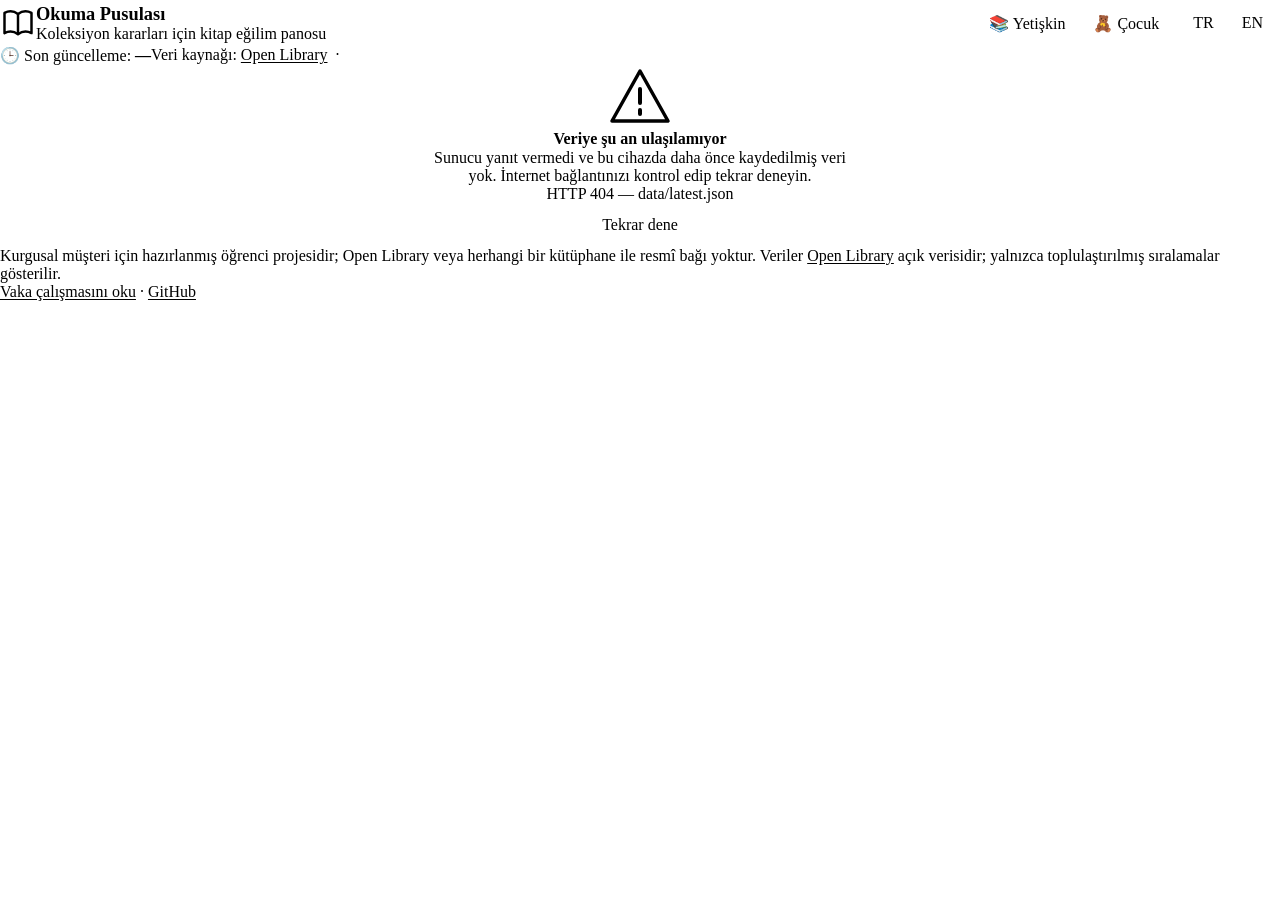
==== index.html @ 85b96fa4 "feat(arayuz): pano iskeleti — filtreler, KPI, grafikler, tablo, durumlar Co-Authored-By: Claude Opus" ====
<!doctype html>
<html lang="tr" data-mode="yetiskin">
<head>
  <meta charset="utf-8">
  <meta name="viewport" content="width=device-width, initial-scale=1">
  <title>Okuma Pusulası · Kitap eğilim panosu</title>
  <meta name="description" content="Bir ilçe halk kütüphanesinin koleksiyon kararları için Open Library trend verisinden beslenen kitap eğilim panosu (kurgusal müşteri, öğrenci projesi).">
  <meta name="theme-color" content="#9C3D21">
  <link rel="manifest" href="manifest.webmanifest">
  <link rel="icon" href="icons/icon.svg" type="image/svg+xml">
  <link rel="apple-touch-icon" href="icons/icon-192.png">
  <link rel="preload" href="fonts/literata-latin-400-normal.woff2" as="font" type="font/woff2" crossorigin>
  <link rel="stylesheet" href="css/fonts.css">
  <link rel="stylesheet" href="css/tokens.css">
  <link rel="stylesheet" href="css/app.css">
  <script src="vendor/chart.umd.min.js" defer></script>
  <script src="js/i18n.js" defer></script>
  <script src="js/app.js" defer></script>
</head>
<body>
  <a class="skip" href="#icerik" data-i18n="skip">İçeriğe geç</a>

  <header class="topbar">
    <div class="wrap topbar__inner">
      <div class="brand">
        <svg class="brand__mark" viewBox="0 0 32 32" aria-hidden="true"><path d="M4 7c4-2 8-2 12 1 4-3 8-3 12-1v18c-4-2-8-2-12 1-4-3-8-3-12-1z" fill="none" stroke="currentColor" stroke-width="2.2" stroke-linejoin="round"/><path d="M16 8v18" stroke="currentColor" stroke-width="2.2"/></svg>
        <div>
          <p class="brand__name">Okuma Pusulası</p>
          <p class="brand__sub" data-i18n="tagline">Koleksiyon kararları için kitap eğilim panosu</p>
        </div>
      </div>
      <div class="toggles">
        <div class="seg" role="group" aria-labelledby="mode-label">
          <span id="mode-label" class="sr-only" data-i18n="modeLabel">Görünüm modu</span>
          <button type="button" class="seg__btn" data-mode="yetiskin" aria-pressed="true"><span aria-hidden="true">📚</span> <span data-i18n="modeAdult">Yetişkin</span></button>
          <button type="button" class="seg__btn" data-mode="cocuk" aria-pressed="false"><span aria-hidden="true">🧸</span> <span data-i18n="modeChild">Çocuk</span></button>
        </div>
        <div class="seg seg--lang" role="group" aria-labelledby="lang-label">
          <span id="lang-label" class="sr-only" data-i18n="langLabel">Dil</span>
          <button type="button" class="seg__btn" data-lang="tr" aria-pressed="true" lang="tr">TR</button>
          <button type="button" class="seg__btn" data-lang="en" aria-pressed="false" lang="en">EN</button>
        </div>
      </div>
    </div>
  </header>

  <div class="wrap" role="region" aria-label="Veri durumu" data-i18n-aria="dataStatus">
    <div class="meta" id="meta">
      <p class="meta__updated"><span aria-hidden="true">🕒</span> <span data-i18n="lastUpdate">Son güncelleme:</span> <time id="updated-at">—</time></p>
      <p class="meta__source"><span data-i18n="source">Veri kaynağı:</span> <a href="https://openlibrary.org/trending/daily" rel="noopener">Open Library</a> <span class="meta__dot" aria-hidden="true">·</span> <span id="tracked"></span></p>
    </div>
    <div id="notice" class="notice" role="status" aria-live="polite" hidden></div>
  </div>

  <main id="icerik" class="wrap" tabindex="-1">
    <h1 class="page-title"><span data-i18n="title">Bugün okurlar ne arıyor?</span> <span class="mode-chip" id="mode-chip"></span></h1>
    <p class="lede" data-i18n="lede">Open Library'nin günlük ve haftalık trend listelerini konu ve yayın yılına göre süzün; listede kalıcı olan kitapları koleksiyon adayı olarak değerlendirin.</p>

    <!-- Filtreler -->
    <section class="panel filters" aria-labelledby="f-title">
      <h2 id="f-title" class="panel__title" data-i18n="filters">Filtreler</h2>
      <form id="filters" class="filters__grid" novalidate>
        <div class="field">
          <label for="f-list" data-i18n="fList">Liste</label>
          <select id="f-list" name="list">
            <option value="daily" data-i18n="listDaily">Günlük trend</option>
            <option value="weekly" data-i18n="listWeekly">Haftalık trend</option>
            <option value="all" data-i18n="listAll">Tümü (son 7 gün)</option>
          </select>
        </div>
        <div class="field">
          <label for="f-cat" data-i18n="fCat">Konu</label>
          <select id="f-cat" name="cat"><option value="" data-i18n="allCats">Tüm konular</option></select>
        </div>
        <fieldset class="field field--range">
          <legend data-i18n="fYear">Yayın yılı</legend>
          <div class="range">
            <label class="sr-only" for="f-ymin" data-i18n="yMin">En erken yıl</label>
            <input id="f-ymin" name="ymin" type="number" inputmode="numeric" min="1000" max="2100" step="1" placeholder="1800">
            <span aria-hidden="true">–</span>
            <label class="sr-only" for="f-ymax" data-i18n="yMax">En geç yıl</label>
            <input id="f-ymax" name="ymax" type="number" inputmode="numeric" min="1000" max="2100" step="1" placeholder="2026">
          </div>
          <div class="quick" role="group" aria-label="Hızlı aralık" data-i18n-aria="quickRange">
            <button type="button" class="chip" data-range="2016-"><span data-i18n="last10">Son 10 yıl</span></button>
            <button type="button" class="chip" data-range="1950-1999">1950–1999</button>
            <button type="button" class="chip" data-range="-1949"><span data-i18n="before1950">1950 öncesi</span></button>
          </div>
        </fieldset>
        <div class="field">
          <label for="f-q" data-i18n="fSearch">Kitap / yazar ara</label>
          <input id="f-q" name="q" type="search" autocomplete="off">
        </div>
        <div class="field field--check">
          <input id="f-stay" name="stay" type="checkbox">
          <label for="f-stay" data-i18n="fStay">Yalnızca 3+ gündür listede olanlar</label>
        </div>
        <div class="field field--actions">
          <button type="reset" class="btn btn--ghost" data-i18n="reset">Filtreleri temizle</button>
        </div>
      </form>
      <p id="result-count" class="filters__count" aria-live="polite"></p>
    </section>

    <!-- KPI kartları -->
    <section aria-labelledby="kpi-title">
      <h2 id="kpi-title" class="sr-only" data-i18n="kpiTitle">Özet göstergeler</h2>
      <div class="kpis" id="kpis">
        <div class="kpi skel"></div><div class="kpi skel"></div><div class="kpi skel"></div><div class="kpi skel"></div>
      </div>
    </section>

    <!-- Grafikler -->
    <div class="charts">
      <section class="panel chart" aria-labelledby="c1-title">
        <h2 id="c1-title" class="panel__title" data-i18n="c1Title">Konulara göre trend listesi</h2>
        <p class="chart__summary" id="c1-summary"></p>
        <div class="chart__legend" id="c1-legend"></div>
        <div class="chart__canvas chart__canvas--tall"><canvas id="c1" role="img" aria-describedby="c1-summary"></canvas><div class="skel skel--fill"></div></div>
        <details class="chart__data"><summary data-i18n="asTable">Veriyi tablo olarak gör</summary><div id="c1-table"></div></details>
      </section>
      <section class="panel chart" aria-labelledby="c2-title">
        <h2 id="c2-title" class="panel__title" data-i18n="c2Title">Yayın dönemine göre dağılım</h2>
        <p class="chart__summary" id="c2-summary"></p>
        <div class="chart__canvas"><canvas id="c2" role="img" aria-describedby="c2-summary"></canvas><div class="skel skel--fill"></div></div>
        <details class="chart__data"><summary data-i18n="asTable">Veriyi tablo olarak gör</summary><div id="c2-table"></div></details>
      </section>
    </div>

    <!-- Detay tablosu (zorunlu ileri özellik) -->
    <section class="panel" aria-labelledby="t-title">
      <div class="table-head">
        <h2 id="t-title" class="panel__title" data-i18n="tTitle">Kitaplar</h2>
        <p class="hint" data-i18n="tHint">Sütun başlıklarına basarak sıralayın. Mini grafik, kitabın son ölçümlerdeki günlük sırasını gösterir (yukarı = daha üst sıra).</p>
      </div>
      <div class="table-scroll" tabindex="0" role="region" aria-label="Kitap tablosu" data-i18n-aria="tableRegion">
        <table class="books" id="books">
          <caption class="sr-only" id="t-caption"></caption>
          <thead>
            <tr>
              <th scope="col" data-key="daily" aria-sort="ascending"><button type="button"><span data-i18n="colDaily">Günlük sıra</span><span class="sort" aria-hidden="true"></span></button></th>
              <th scope="col" data-key="title" aria-sort="none"><button type="button"><span data-i18n="colTitle">Kitap ve yazar</span><span class="sort" aria-hidden="true"></span></button></th>
              <th scope="col" data-key="category" aria-sort="none"><button type="button"><span data-i18n="colCat">Konu</span><span class="sort" aria-hidden="true"></span></button></th>
              <th scope="col" data-key="year" aria-sort="none"><button type="button"><span data-i18n="colYear">Yıl</span><span class="sort" aria-hidden="true"></span></button></th>
              <th scope="col" data-key="trend" aria-sort="none"><button type="button"><span data-i18n="colTrend">Sıra eğilimi</span><span class="sort" aria-hidden="true"></span></button></th>
              <th scope="col" data-key="days" aria-sort="none"><button type="button"><span data-i18n="colDays">Listede (gün)</span><span class="sort" aria-hidden="true"></span></button></th>
              <th scope="col" data-key="weekly" aria-sort="none"><button type="button"><span data-i18n="colWeekly">Haftalık sıra</span><span class="sort" aria-hidden="true"></span></button></th>
              <th scope="col" data-key="editions" aria-sort="none"><button type="button"><span data-i18n="colEd">Baskı</span><span class="sort" aria-hidden="true"></span></button></th>
            </tr>
          </thead>
          <tbody id="tbody"></tbody>
        </table>
      </div>
      <div id="empty" class="empty" hidden>
        <svg viewBox="0 0 64 64" aria-hidden="true"><rect x="10" y="14" width="18" height="38" rx="2" fill="none" stroke="currentColor" stroke-width="3"/><rect x="32" y="20" width="14" height="32" rx="2" fill="none" stroke="currentColor" stroke-width="3" transform="rotate(-12 39 36)"/><path d="M6 54h52" stroke="currentColor" stroke-width="3"/></svg>
        <p class="empty__title" data-i18n="emptyTitle">Bu filtrelerle eşleşen kitap yok.</p>
        <p data-i18n="emptyBody">Yayın yılı aralığını genişletmeyi ya da konu seçimini kaldırmayı deneyin.</p>
        <button type="button" class="btn" id="empty-reset" data-i18n="reset">Filtreleri temizle</button>
      </div>
      <div class="more"><button type="button" class="btn btn--ghost" id="more" hidden></button></div>
    </section>

    <section class="panel legend-help" aria-labelledby="lg-title">
      <h2 id="lg-title" class="panel__title" data-i18n="howTo">Nasıl okunur?</h2>
      <ul class="statuses" id="status-help"></ul>
    </section>
  </main>

  <!-- Hata durumu (hiç veri yoksa) -->
  <div id="fatal" class="wrap fatal" hidden>
    <svg viewBox="0 0 64 64" aria-hidden="true"><path d="M32 6 60 56H4z" fill="none" stroke="currentColor" stroke-width="3.5" stroke-linejoin="round"/><path d="M32 24v14M32 45v4" stroke="currentColor" stroke-width="4" stroke-linecap="round"/></svg>
    <h1 data-i18n="fatalTitle">Veriye şu an ulaşılamıyor</h1>
    <p data-i18n="fatalBody">Sunucu yanıt vermedi ve bu cihazda daha önce kaydedilmiş veri yok. İnternet bağlantınızı kontrol edip tekrar deneyin.</p>
    <p class="fatal__detail" id="fatal-detail"></p>
    <button type="button" class="btn" id="retry" data-i18n="retry">Tekrar dene</button>
  </div>

  <footer class="footer">
    <div class="wrap footer__inner">
      <p data-i18n-html="footNote">Kurgusal müşteri için hazırlanmış öğrenci projesidir; Open Library veya herhangi bir kütüphane ile resmî bağı yoktur. Veriler <a href="https://openlibrary.org/developers/licensing" rel="noopener">Open Library</a> açık verisidir; yalnızca toplulaştırılmış sıralamalar gösterilir.</p>
      <p><a href="vaka-calismasi.html" data-i18n="caseLink">Vaka çalışmasını oku</a> <span aria-hidden="true">·</span> <a id="repo-link" href="https://github.com/" rel="noopener">GitHub</a></p>
    </div>
  </footer>
  <noscript><p class="wrap">Bu pano JavaScript gerektirir.</p></noscript>
</body>
</html>
---- css/app.css ----
*, *::before, *::after { box-sizing: border-box; }
html { -webkit-text-size-adjust: 100%; }
body {
  margin: 0;
  background: var(--paper);
  color: var(--ink);
  font-family: var(--font-body);
  font-size: var(--fs-base);
  line-height: var(--lh);
  transition: background-color .2s;
}
h1, h2, h3 { line-height: 1.25; margin: 0; }
p { margin: 0; }
a { color: var(--accent); text-underline-offset: 2px; }
a:hover { text-decoration-thickness: 2px; }
:focus-visible { outline: var(--focus); outline-offset: 2px; border-radius: 4px; }
[hidden] { display: none !important; }
.sr-only { position: absolute; width: 1px; height: 1px; padding: 0; margin: -1px; overflow: hidden; clip: rect(0 0 0 0); white-space: nowrap; border: 0; }

.wrap { width: 100%; max-width: 1320px; margin: 0 auto; padding: 0 var(--s4); }
@media (min-width: 900px) { .wrap { padding: 0 var(--s6); } }

.skip { position: absolute; left: var(--s4); top: -60px; z-index: 10; background: var(--ink); color: var(--surface); padding: var(--s2) var(--s4); border-radius: var(--radius-sm); }
.skip:focus { top: var(--s2); }

/* Üst bar */
.topbar { background: var(--surface); border-bottom: 1px solid var(--line); }
.topbar__inner { display: flex; flex-wrap: wrap; align-items: center; justify-content: space-between; gap: var(--s3); padding-block: var(--s3); }
.brand { display: flex; align-items: center; gap: var(--s3); }
.brand__mark { width: 36px; height: 36px; color: var(--accent); flex: none; }
.brand__name { font-weight: 700; font-size: 1.15rem; }
.brand__sub { font-size: var(--fs-xs); color: var(--muted); }
.toggles { display: flex; gap: var(--s2); flex-wrap: wrap; }
.seg { display: inline-flex; border: 1px solid var(--line); border-radius: 999px; padding: 3px; background: var(--paper); }
.seg__btn { font: 600 var(--fs-xs)/1 var(--font-ui); border: 0; background: transparent; color: var(--ink); padding: 10px 14px; border-radius: 999px; cursor: pointer; min-height: 40px; }
.seg__btn[aria-pressed="true"] { background: var(--accent); color: var(--accent-ink); }
.seg__btn:not([aria-pressed="true"]):hover { background: var(--surface-2); }

/* Meta satırı */
.meta { display: flex; flex-wrap: wrap; gap: var(--s1) var(--s5); padding-block: var(--s3); font-size: var(--fs-xs); color: var(--muted); font-family: var(--font-ui); }
.meta time { color: var(--ink); font-weight: 600; }
.meta__dot { margin: 0 4px; }

.notice { display: flex; gap: var(--s3); align-items: flex-start; padding: var(--s3) var(--s4); border-radius: var(--radius); border: 1px solid var(--ochre); background: var(--ochre-soft); color: var(--ink); font-size: var(--fs-sm); margin-bottom: var(--s3); }
.notice--error { border-color: var(--rust); background: var(--accent-soft); }
.notice__icon { flex: none; font-weight: 700; }
.notice button { margin-left: auto; }

/* Başlık */
main { padding-bottom: var(--s7); outline: none; }
.page-title { font-size: var(--fs-h1); margin-top: var(--s3); display: flex; flex-wrap: wrap; align-items: center; gap: var(--s3); }
.mode-chip { font: 600 var(--fs-xs)/1 var(--font-ui); background: var(--ochre-soft); color: var(--ochre); padding: 6px 10px; border-radius: 999px; }
.mode-chip:empty { display: none; }
.lede { color: var(--muted); max-width: 70ch; margin: var(--s2) 0 var(--s5); }

/* Paneller */
.panel { background: var(--surface); border: 1px solid var(--line); border-radius: var(--radius); padding: var(--s4); box-shadow: var(--shadow); margin-bottom: var(--s4); min-width: 0; }
@media (min-width: 900px) { .panel { padding: var(--s5); } }
.panel__title { font-size: var(--fs-h2); }

/* Filtreler */
.filters__grid { display: grid; gap: var(--s3) var(--s4); grid-template-columns: 1fr; margin-top: var(--s3); align-items: end; }
@media (min-width: 640px) { .filters__grid { grid-template-columns: repeat(2, 1fr); } }
@media (min-width: 1100px) { .filters__grid { grid-template-columns: 1fr 1.2fr 1.6fr 1.4fr; } }
.field { display: flex; flex-direction: column; gap: var(--s1); min-width: 0; border: 0; padding: 0; margin: 0; }
.field label, .field legend { font: 600 var(--fs-xs)/1.3 var(--font-ui); color: var(--muted); padding: 0; margin-bottom: 2px; }
.field select, .field input[type="search"], .field input[type="number"] {
  font: inherit; font-size: var(--fs-sm); color: var(--ink); background: var(--paper);
  border: 1px solid #A8927A; border-radius: var(--radius-sm); padding: 9px 10px; min-height: 44px; width: 100%;
}
.range { display: flex; align-items: center; gap: var(--s2); }
.range input { min-width: 0; }
.quick { display: flex; flex-wrap: wrap; gap: var(--s1); margin-top: var(--s2); }
.chip { font: 600 var(--fs-xs)/1 var(--font-ui); border: 1px solid var(--line); background: var(--paper); color: var(--ink); padding: 8px 10px; border-radius: 999px; cursor: pointer; min-height: 34px; }
.chip[aria-pressed="true"] { background: var(--ochre-soft); border-color: var(--ochre); }
.field--check { flex-direction: row; align-items: center; gap: var(--s2); min-height: 44px; }
.field--check input { width: 22px; height: 22px; accent-color: var(--accent); flex: none; }
.field--check label { font: 500 var(--fs-sm)/1.3 var(--font-body); color: var(--ink); margin: 0; }
.field--actions { flex-direction: row; }
.filters__count { margin-top: var(--s3); font: 600 var(--fs-sm)/1.4 var(--font-ui); color: var(--muted); }

.btn { font: 600 var(--fs-sm)/1 var(--font-ui); background: var(--accent); color: var(--accent-ink); border: 1px solid var(--accent); padding: 12px 16px; border-radius: var(--radius-sm); cursor: pointer; min-height: 44px; }
.btn--ghost { background: transparent; color: var(--accent); }
.btn:hover { filter: brightness(.95); }

/* KPI */
.kpis { display: grid; gap: var(--s3); grid-template-columns: 1fr; margin-bottom: var(--s4); }
@media (min-width: 560px) { .kpis { grid-template-columns: repeat(2, 1fr); } }
@media (min-width: 1100px) { .kpis { grid-template-columns: repeat(4, 1fr); } }
.kpi { background: var(--surface); border: 1px solid var(--line); border-radius: var(--radius); padding: var(--s4); box-shadow: var(--shadow); min-height: 132px; display: flex; flex-direction: column; gap: var(--s1); border-top: 4px solid var(--accent); min-width: 0; }
.kpi:nth-child(2) { border-top-color: var(--ochre); }
.kpi:nth-child(3) { border-top-color: var(--olive); }
.kpi:nth-child(4) { border-top-color: var(--muted); }
.kpi__label { font: 600 var(--fs-xs)/1.3 var(--font-ui); color: var(--muted); text-transform: uppercase; letter-spacing: .04em; }
.kpi__value { font-size: var(--fs-kpi); font-weight: 700; line-height: 1.1; font-variant-numeric: tabular-nums; }
.kpi__value--text { font-size: 1.15rem; line-height: 1.3; overflow-wrap: anywhere; }
.kpi__foot { font-size: var(--fs-xs); color: var(--muted); font-family: var(--font-ui); }

/* Grafikler */
.charts { display: grid; gap: var(--s4); grid-template-columns: 1fr; }
@media (min-width: 1100px) { .charts { grid-template-columns: 1.5fr 1fr; } }
.chart__summary { margin: var(--s2) 0 var(--s3); font-size: var(--fs-sm); }
.chart__summary::before { content: "↳ "; color: var(--accent); font-weight: 700; }
.chart__legend { display: flex; flex-wrap: wrap; gap: var(--s4); font: 500 var(--fs-xs)/1 var(--font-ui); margin-bottom: var(--s2); }
.chart__legend span { display: inline-flex; align-items: center; gap: 6px; }
.chart__legend i { width: 18px; height: 12px; border-radius: 2px; display: inline-block; }
.legend-solid { background: var(--chart-1); }
.legend-hatch { background: repeating-linear-gradient(45deg, var(--chart-2) 0 3px, var(--surface) 3px 6px); border: 1.5px solid var(--chart-2); }
.chart__canvas { position: relative; height: 280px; }
.chart__canvas--tall { height: 380px; }
.chart__canvas canvas { position: relative; z-index: 1; }
.chart__canvas.is-ready .skel { display: none; }
.chart__data { margin-top: var(--s3); font-size: var(--fs-sm); }
.chart__data summary { cursor: pointer; font: 600 var(--fs-sm)/1.4 var(--font-ui); color: var(--accent); padding: var(--s2) 0; min-height: 44px; display: flex; align-items: center; }
.mini-table { width: 100%; border-collapse: collapse; margin-top: var(--s2); font-variant-numeric: tabular-nums; }
.mini-table th, .mini-table td { text-align: left; padding: 6px 8px; border-bottom: 1px solid var(--line); }
.mini-table td:not(:first-child), .mini-table th:not(:first-child) { text-align: right; }

/* Tablo */
.table-head { display: flex; flex-direction: column; gap: var(--s1); margin-bottom: var(--s3); }
.hint { font-size: var(--fs-xs); color: var(--muted); font-family: var(--font-ui); max-width: 80ch; }
.table-scroll { overflow-x: auto; border: 1px solid var(--line); border-radius: var(--radius-sm); }
.books { width: 100%; border-collapse: collapse; font-size: var(--fs-sm); min-width: 880px; }
.books th { position: sticky; top: 0; background: var(--surface-2); text-align: left; padding: 0; border-bottom: 2px solid var(--line); white-space: nowrap; }
.books th button { all: unset; box-sizing: border-box; display: flex; align-items: center; gap: 6px; width: 100%; padding: 12px 10px; font: 700 var(--fs-xs)/1.2 var(--font-ui); color: var(--ink); cursor: pointer; min-height: 44px; }
.books th button:focus-visible { outline: var(--focus); outline-offset: -3px; }
.books th .sort::after { content: "↕"; color: var(--muted); }
.books th[aria-sort="ascending"] .sort::after { content: "▲"; color: var(--accent); }
.books th[aria-sort="descending"] .sort::after { content: "▼"; color: var(--accent); }
.books td { padding: 10px; border-bottom: 1px solid var(--line); vertical-align: middle; }
.books tbody tr:hover { background: var(--paper); }
.books .num { text-align: right; font-variant-numeric: tabular-nums; font-family: var(--font-ui); }
.rank { font: 700 1.05rem/1 var(--font-ui); }
.rank--none { color: var(--muted); font-weight: 500; font-size: var(--fs-xs); }
.book__title { font-weight: 600; display: block; }
.book__title a { color: var(--ink); text-decoration-color: var(--line); }
.book__title a:hover { color: var(--accent); }
.book__author { font-size: var(--fs-xs); color: var(--muted); }
.tag { display: inline-block; font: 600 var(--fs-xs)/1.2 var(--font-ui); background: var(--surface-2); padding: 4px 8px; border-radius: 999px; white-space: nowrap; }
.tag--child { background: var(--ochre-soft); color: var(--ochre); margin-left: 4px; }
.trend { display: flex; align-items: center; gap: 8px; }
.spark { width: 104px; height: 34px; flex: none; overflow: visible; }
.spark .sl { fill: none; stroke: var(--chart-1); stroke-width: 2; stroke-linejoin: round; stroke-linecap: round; }
.spark .sb { stroke: var(--grid); stroke-width: 1; stroke-dasharray: 2 3; }
.spark .sd { fill: var(--chart-1); }
.spark .so { fill: var(--surface); stroke: var(--chart-1); stroke-width: 1.5; }
.status { font: 600 var(--fs-xs)/1.2 var(--font-ui); white-space: nowrap; display: inline-flex; align-items: center; gap: 4px; }
.status--yukseliyor { color: var(--olive); }
.status--dusuyor { color: var(--rust); }
.status--yeni { color: var(--accent); }
.status--sabit, .status--ilk, .status--haftalik, .status--cikti { color: var(--muted); }
.days { display: inline-flex; align-items: center; gap: 8px; }
.days__bar { display: inline-block; height: 8px; border-radius: 4px; background: var(--ochre); min-width: 4px; }
.more { display: flex; justify-content: center; margin-top: var(--s4); }

/* Boş ve hata */
.empty, .fatal { text-align: center; padding: var(--s7) var(--s4); display: flex; flex-direction: column; align-items: center; gap: var(--s3); }
.empty svg, .fatal svg { width: 64px; height: 64px; color: var(--ochre); }
.fatal svg { color: var(--rust); }
.empty__title { font-weight: 700; font-size: 1.1rem; }
.fatal h1 { font-size: var(--fs-h1); }
.fatal p { max-width: 55ch; color: var(--muted); }
.fatal__detail { font: var(--fs-xs)/1.4 ui-monospace, monospace; }

/* Durum açıklamaları */
.statuses { list-style: none; padding: 0; margin: var(--s3) 0 0; display: grid; gap: var(--s2) var(--s5); grid-template-columns: 1fr; font-size: var(--fs-sm); }
@media (min-width: 700px) { .statuses { grid-template-columns: repeat(2, 1fr); } }
.statuses li { display: flex; gap: var(--s2); align-items: baseline; }

/* İskelet (yükleniyor) */
.skel { position: relative; overflow: hidden; background: var(--surface-2); border-color: transparent; }
.skel::after { content: ""; position: absolute; inset: 0; transform: translateX(-100%); background: linear-gradient(90deg, transparent, rgb(255 255 255 / .55), transparent); animation: shimmer 1.3s infinite; }
.skel--fill { position: absolute; inset: 0; border-radius: var(--radius-sm); }
.skel-row td { padding: 14px 10px; }
.skel-line { height: 14px; border-radius: 4px; }
@keyframes shimmer { to { transform: translateX(100%); } }
@media (prefers-reduced-motion: reduce) { .skel::after { animation: none; } * { transition: none !important; } }

/* Alt bilgi */
.footer { border-top: 1px solid var(--line); background: var(--surface); font-size: var(--fs-xs); color: var(--muted); font-family: var(--font-ui); }
.footer__inner { padding-block: var(--s5); display: flex; flex-direction: column; gap: var(--s2); }

/* Çocuk modu ek dokunuşları */
[data-mode="cocuk"] .kpi { border-top-width: 6px; }
[data-mode="cocuk"] .brand__mark { transform: rotate(-6deg); }
[data-mode="cocuk"] .books td { padding-block: 14px; }
[data-mode="cocuk"] .spark { width: 120px; height: 40px; }

/* Sıralama seçici (dar ekranda başlık butonlarının yerine) */
.sort-mobile { max-width: 320px; margin-top: var(--s2); }
.sort-mobile select { font: inherit; font-size: var(--fs-sm); color: var(--ink); background: var(--paper); border: 1px solid #A8927A; border-radius: var(--radius-sm); padding: 9px 10px; min-height: 44px; }
@media (min-width: 760px) { .sort-mobile { display: none; } }

/* Dar ekran: tablo satırları karta dönüşür */
@media (max-width: 759px) {
  .table-scroll { overflow: visible; border: 0; }
  .books { min-width: 0; }
  .books thead { position: absolute; width: 1px; height: 1px; overflow: hidden; clip: rect(0 0 0 0); }
  .books tbody, .books tr, .books td { display: block; }
  .books tr { border: 1px solid var(--line); border-radius: var(--radius-sm); margin-bottom: var(--s3); padding: var(--s2) var(--s3); background: var(--surface); display: grid; grid-template-columns: 1fr 1fr; column-gap: var(--s3); }
  .books td { border: 0; padding: 6px 0; text-align: left !important; }
  .books td::before { content: attr(data-label); display: block; font: 600 var(--fs-xs)/1.3 var(--font-ui); color: var(--muted); }
  .books td:nth-child(2), .books td:nth-child(5) { grid-column: 1 / -1; }
  .books td:nth-child(2) { order: -1; }
  .books td:nth-child(2)::before { display: none; }
  .book__title { font-size: 1.05rem; }
}
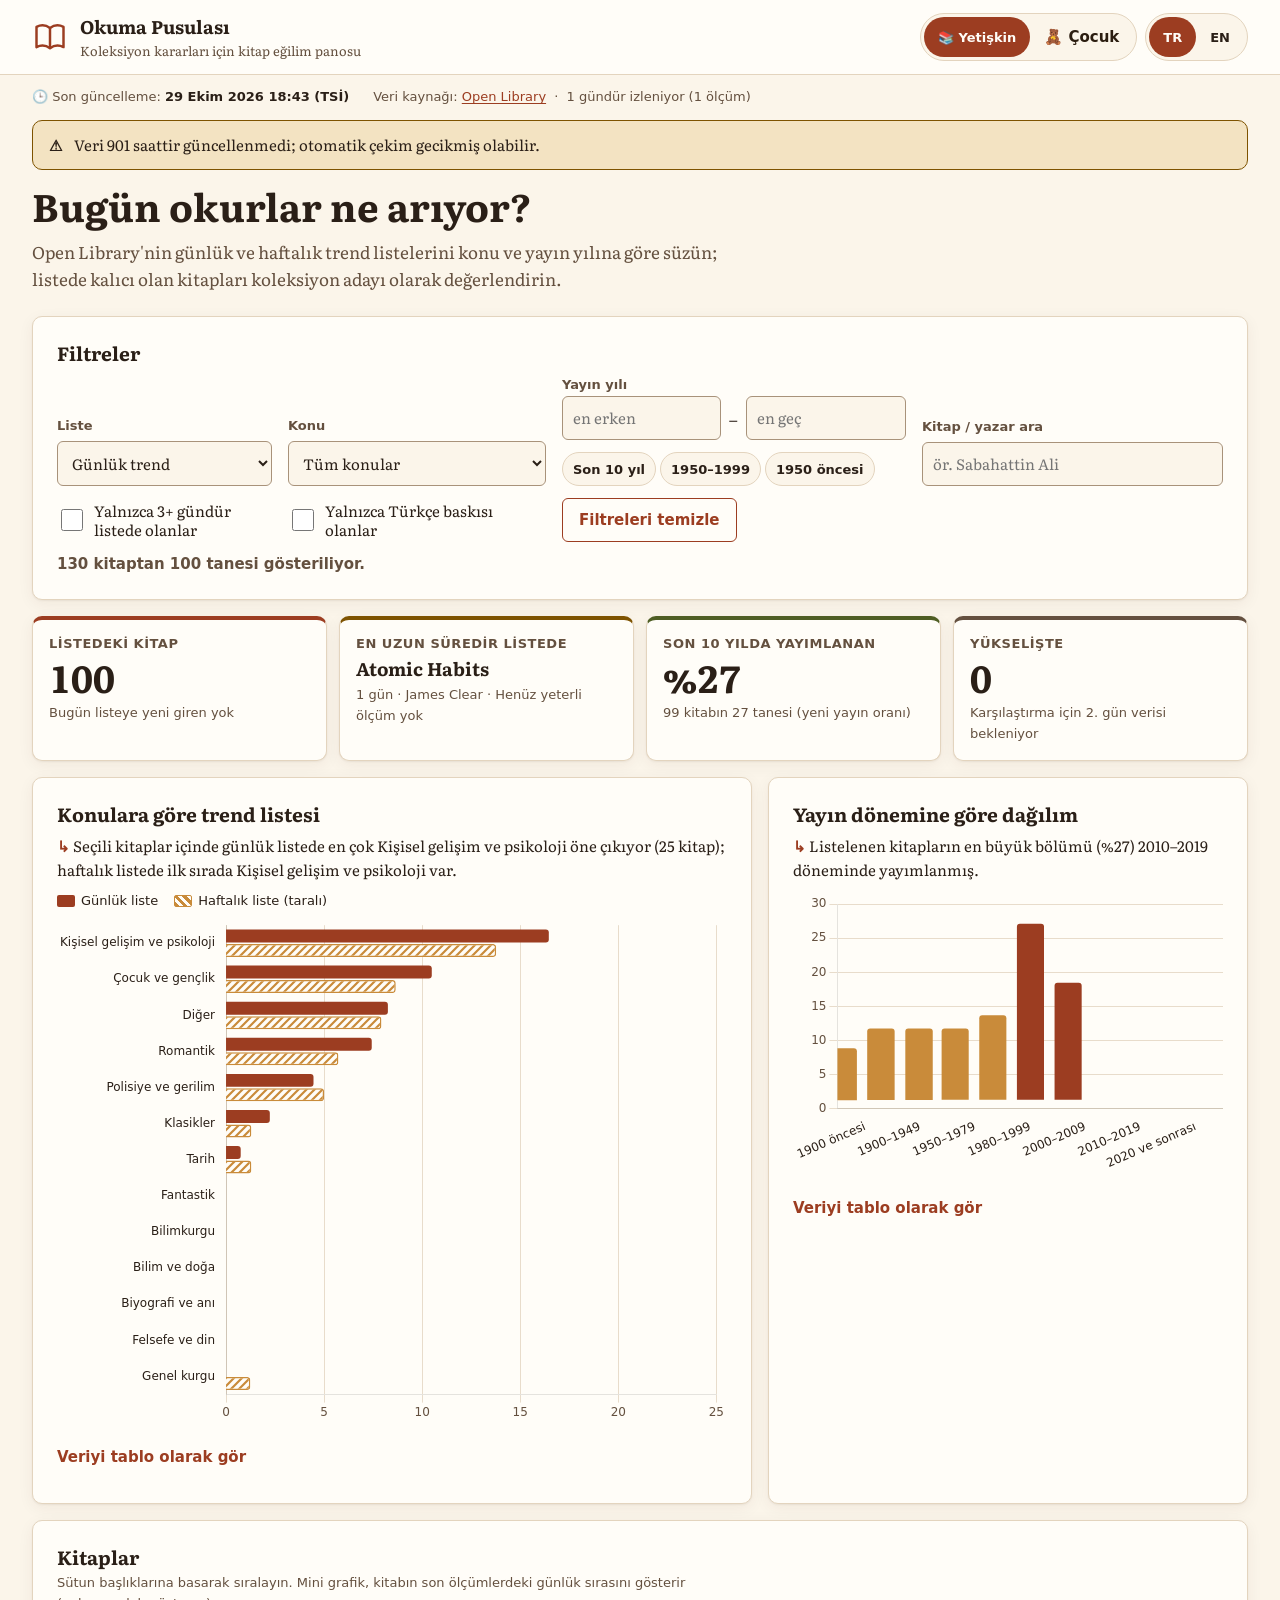
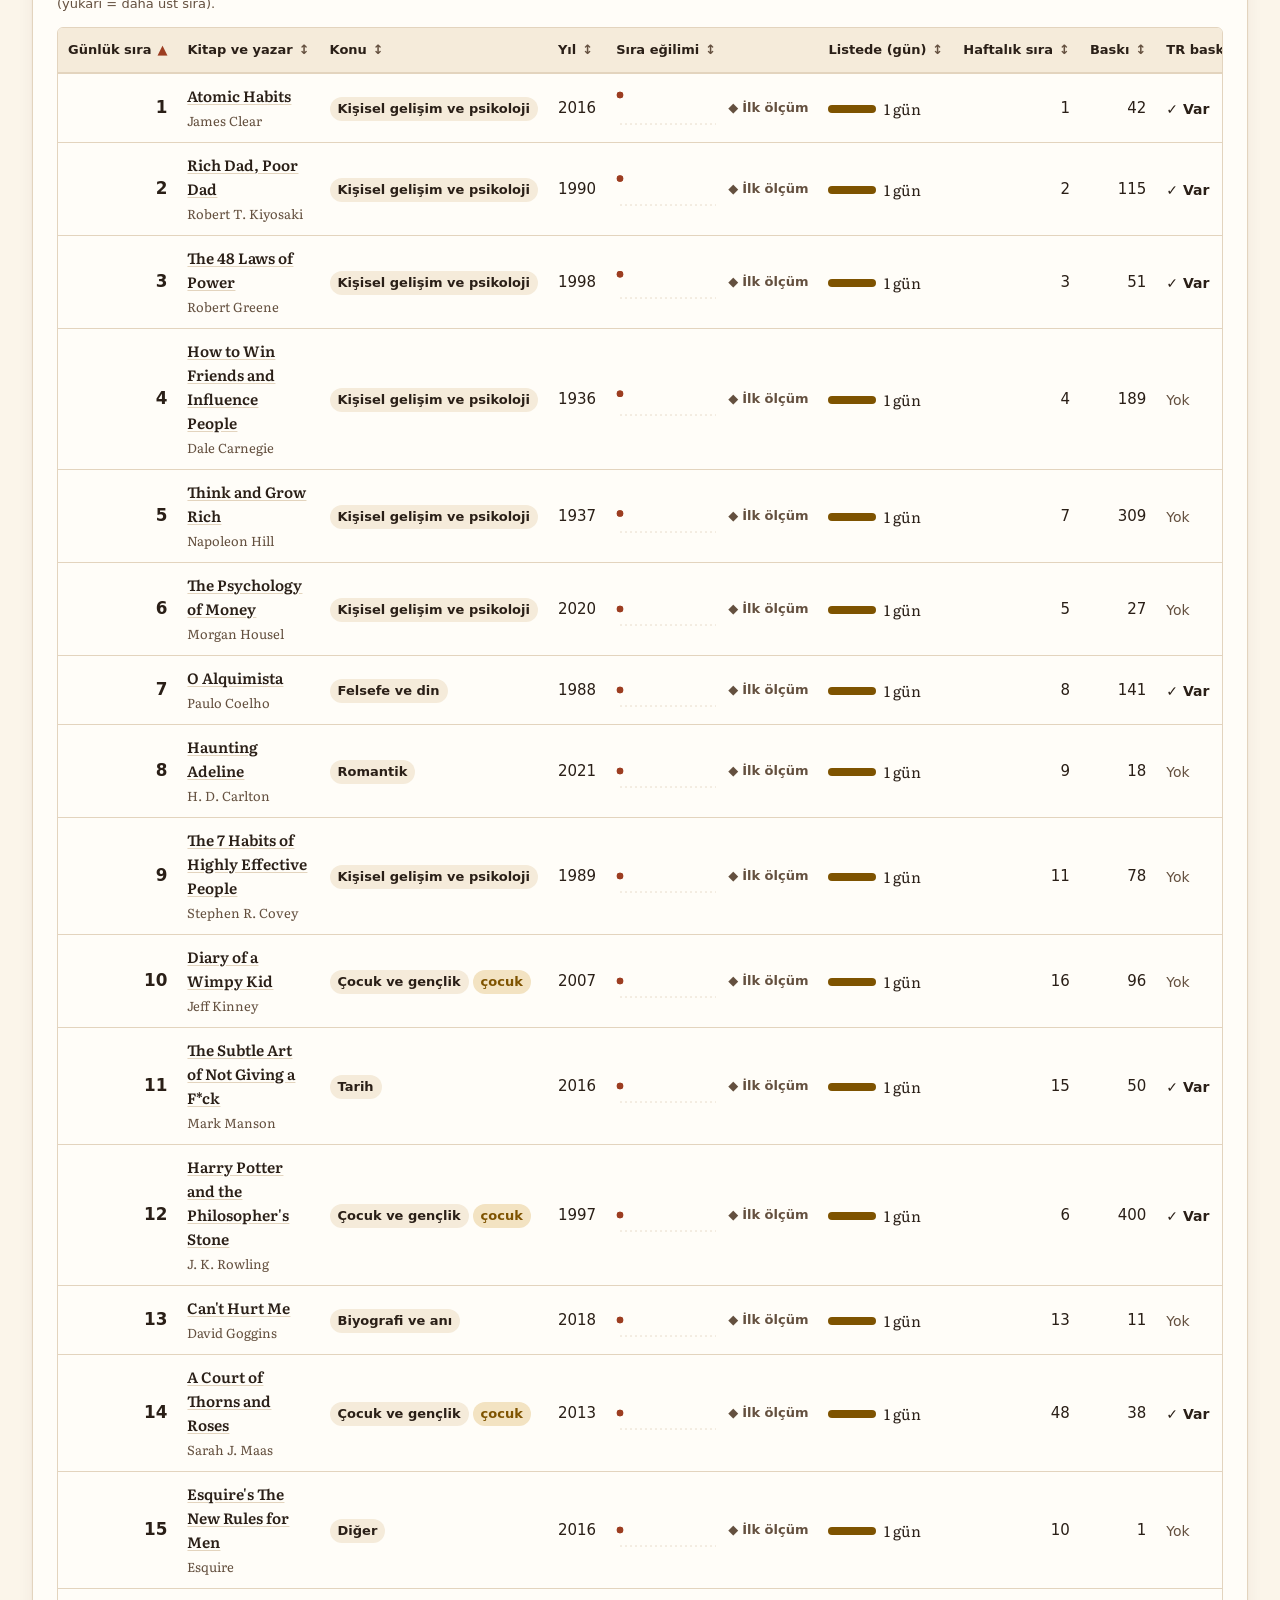
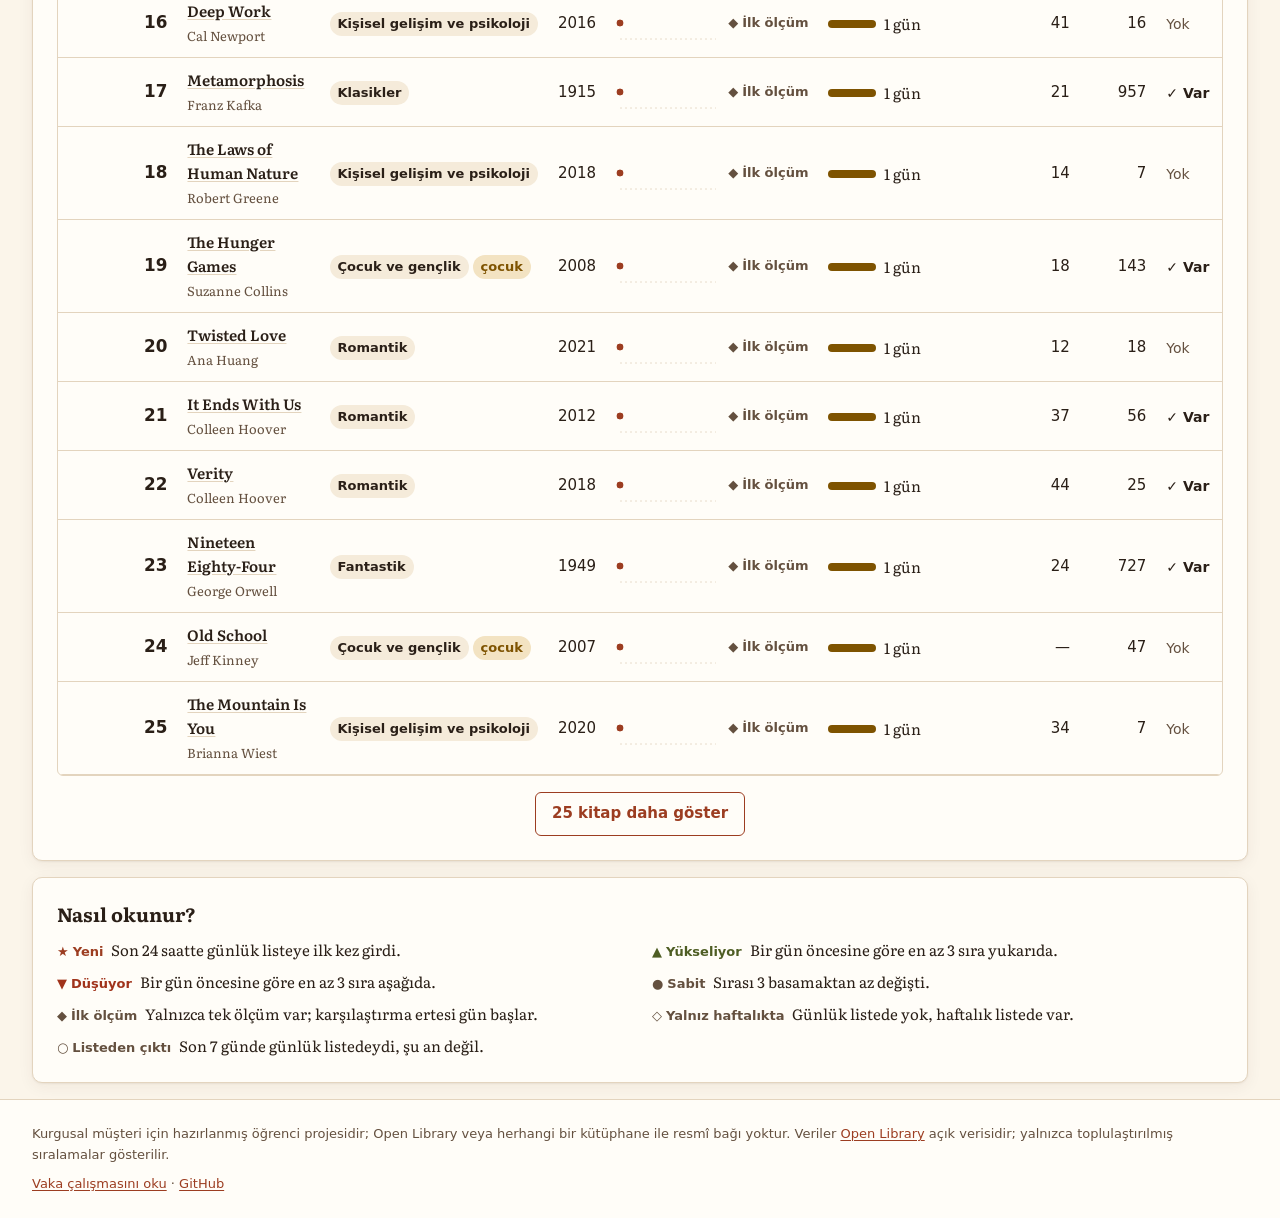
==== commit fffd4b3f: "feat(tablo): Türkçe baskı sütunu ve filtresi İlçe kütüphanesi için doğrudan satın alma sinyali: Open" ====
--- a/index.html
+++ b/index.html
@@ -95,6 +95,10 @@
           <input id="f-stay" name="stay" type="checkbox">
           <label for="f-stay" data-i18n="fStay">Yalnızca 3+ gündür listede olanlar</label>
         </div>
+        <div class="field field--check">
+          <input id="f-tr" name="tr" type="checkbox">
+          <label for="f-tr" data-i18n="fTr">Yalnızca Türkçe baskısı olanlar</label>
+        </div>
         <div class="field field--actions">
           <button type="reset" class="btn btn--ghost" data-i18n="reset">Filtreleri temizle</button>
         </div>
@@ -146,6 +150,7 @@
               <th scope="col" data-key="days" aria-sort="none"><button type="button"><span data-i18n="colDays">Listede (gün)</span><span class="sort" aria-hidden="true"></span></button></th>
               <th scope="col" data-key="weekly" aria-sort="none"><button type="button"><span data-i18n="colWeekly">Haftalık sıra</span><span class="sort" aria-hidden="true"></span></button></th>
               <th scope="col" data-key="editions" aria-sort="none"><button type="button"><span data-i18n="colEd">Baskı</span><span class="sort" aria-hidden="true"></span></button></th>
+              <th scope="col" data-key="tr" aria-sort="none"><button type="button"><span data-i18n="colTr">TR baskı</span><span class="sort" aria-hidden="true"></span></button></th>
             </tr>
           </thead>
           <tbody id="tbody"></tbody>
--- a/css/fonts.css
+++ b/css/fonts.css
@@ -0,0 +1,19 @@
+/* Literata — SIL Open Font License 1.1 (fonts/OFL-LICENSE.txt). Yerel barındırma: hız + çevrimdışı çalışma. */
+@font-face { font-family: 'Literata'; font-style: normal; font-weight: 400; font-display: swap;
+  src: url('../fonts/literata-latin-ext-400-normal.woff2') format('woff2');
+  unicode-range: U+0100-02BA, U+02BD-02C5, U+02C7-02CC, U+02CE-02D7, U+02DD-02FF, U+0304, U+0308, U+0329, U+1D00-1DBF, U+1E00-1E9F, U+1EF2-1EFF, U+2020, U+20A0-20AB, U+20AD-20C0, U+2113, U+2C60-2C7F, U+A720-A7FF; }
+@font-face { font-family: 'Literata'; font-style: normal; font-weight: 400; font-display: swap;
+  src: url('../fonts/literata-latin-400-normal.woff2') format('woff2');
+  unicode-range: U+0000-00FF, U+0131, U+0152-0153, U+02BB-02BC, U+02C6, U+02DA, U+02DC, U+0304, U+0308, U+0329, U+2000-206F, U+20AC, U+2122, U+2191, U+2193, U+2212, U+2215, U+FEFF, U+FFFD; }
+@font-face { font-family: 'Literata'; font-style: normal; font-weight: 600; font-display: swap;
+  src: url('../fonts/literata-latin-ext-600-normal.woff2') format('woff2');
+  unicode-range: U+0100-02BA, U+02BD-02C5, U+02C7-02CC, U+02CE-02D7, U+02DD-02FF, U+0304, U+0308, U+0329, U+1D00-1DBF, U+1E00-1E9F, U+1EF2-1EFF, U+2020, U+20A0-20AB, U+20AD-20C0, U+2113, U+2C60-2C7F, U+A720-A7FF; }
+@font-face { font-family: 'Literata'; font-style: normal; font-weight: 600; font-display: swap;
+  src: url('../fonts/literata-latin-600-normal.woff2') format('woff2');
+  unicode-range: U+0000-00FF, U+0131, U+0152-0153, U+02BB-02BC, U+02C6, U+02DA, U+02DC, U+0304, U+0308, U+0329, U+2000-206F, U+20AC, U+2122, U+2191, U+2193, U+2212, U+2215, U+FEFF, U+FFFD; }
+@font-face { font-family: 'Literata'; font-style: normal; font-weight: 700; font-display: swap;
+  src: url('../fonts/literata-latin-ext-700-normal.woff2') format('woff2');
+  unicode-range: U+0100-02BA, U+02BD-02C5, U+02C7-02CC, U+02CE-02D7, U+02DD-02FF, U+0304, U+0308, U+0329, U+1D00-1DBF, U+1E00-1E9F, U+1EF2-1EFF, U+2020, U+20A0-20AB, U+20AD-20C0, U+2113, U+2C60-2C7F, U+A720-A7FF; }
+@font-face { font-family: 'Literata'; font-style: normal; font-weight: 700; font-display: swap;
+  src: url('../fonts/literata-latin-700-normal.woff2') format('woff2');
+  unicode-range: U+0000-00FF, U+0131, U+0152-0153, U+02BB-02BC, U+02C6, U+02DA, U+02DC, U+0304, U+0308, U+0329, U+2000-206F, U+20AC, U+2122, U+2191, U+2193, U+2212, U+2215, U+FEFF, U+FFFD; }
--- a/css/tokens.css
+++ b/css/tokens.css
@@ -0,0 +1,66 @@
+/* Tasarım token'ları.
+   Portfolyo tasarım sistemiyle ortak olanlar: boşluk ölçeği, köşe yarıçapı, gölge, odak halkası, tip ölçeği.
+   Kart kısıtı gereği üzerine yazılanlar: renkler (sıcak tonlar) ve gövde yazısı (serif, Literata).
+   Tüm metin/zemin çiftleri WCAG AA (≥ 4.5:1) için ölçülmüştür — bkz. docs/kontrast.md */
+
+:root {
+  /* Yazı */
+  --font-body: 'Literata', Georgia, 'Times New Roman', serif;
+  --font-ui: system-ui, -apple-system, 'Segoe UI', Roboto, sans-serif;
+  --fs-base: 1.0625rem;          /* 17px gövde */
+  --fs-sm: 0.9375rem;
+  --fs-xs: 0.8125rem;
+  --fs-h1: clamp(1.6rem, 1.2rem + 1.6vw, 2.4rem);
+  --fs-h2: 1.2rem;
+  --fs-kpi: clamp(1.8rem, 1.4rem + 1.2vw, 2.4rem);
+  --lh: 1.6;
+
+  /* Boşluk ve biçim (portfolyo ölçeği) */
+  --s1: 4px; --s2: 8px; --s3: 12px; --s4: 16px; --s5: 24px; --s6: 32px; --s7: 48px;
+  --radius: 10px;
+  --radius-sm: 6px;
+  --shadow: 0 1px 2px rgb(60 30 10 / .06), 0 4px 16px rgb(60 30 10 / .06);
+  --focus: 3px solid var(--focus-color);
+
+  /* Renk — yetişkin modu: kâğıt, mürekkep, kiremit */
+  --paper: #FBF5EA;
+  --surface: #FFFDF8;
+  --surface-2: #F5EBDA;
+  --ink: #2A1F17;
+  --muted: #64503F;
+  --line: #E3D4BE;
+  --accent: #9C3D21;        /* kiremit — paper üzerinde 6.6:1 */
+  --accent-ink: #FFFDF8;
+  --accent-soft: #F6E0D3;
+  --ochre: #7E5300;         /* hardal — paper üzerinde 6.3:1 */
+  --ochre-soft: #F3E3C2;
+  --olive: #4E5D23;         /* yükseliş */
+  --rust: #A0331B;          /* düşüş */
+  --focus-color: #1D4E89;   /* sıcak paletle karışmasın diye soğuk mavi odak halkası */
+  --chart-1: #9C3D21;
+  --chart-2: #C98B3A;
+  --grid: #E8DCCB;
+}
+
+/* Çocuk modu: daha büyük yazı, daha yuvarlak hatlar, daha aydınlık sıcak zemin */
+[data-mode="cocuk"] {
+  --fs-base: 1.1875rem;          /* 19px */
+  --fs-sm: 1.0625rem;
+  --fs-xs: 0.9375rem;
+  --lh: 1.7;
+  --radius: 20px;
+  --radius-sm: 14px;
+  --paper: #FFF3DC;
+  --surface: #FFFBF1;
+  --surface-2: #FFE6B8;
+  --ink: #2B1D10;
+  --muted: #5E4630;
+  --line: #F0D29D;
+  --accent: #A8381A;
+  --accent-soft: #FFD9C2;
+  --ochre: #7A4D00;
+  --ochre-soft: #FFE2A6;
+  --chart-1: #C2491F;
+  --chart-2: #E3A230;
+  --grid: #F3DDB6;
+}
--- a/css/app.css
+++ b/css/app.css
@@ -205,3 +205,7 @@
   .books td:nth-child(2)::before { display: none; }
   .book__title { font-size: 1.05rem; }
 }
+
+/* Türkçe baskı: renk tek başına anlam taşımasın diye ✓ + metin */
+.trflag { font-family: var(--font-ui); font-size: .875rem; color: var(--muted); white-space: nowrap; }
+.trflag--yes { color: var(--ink); font-weight: 600; }
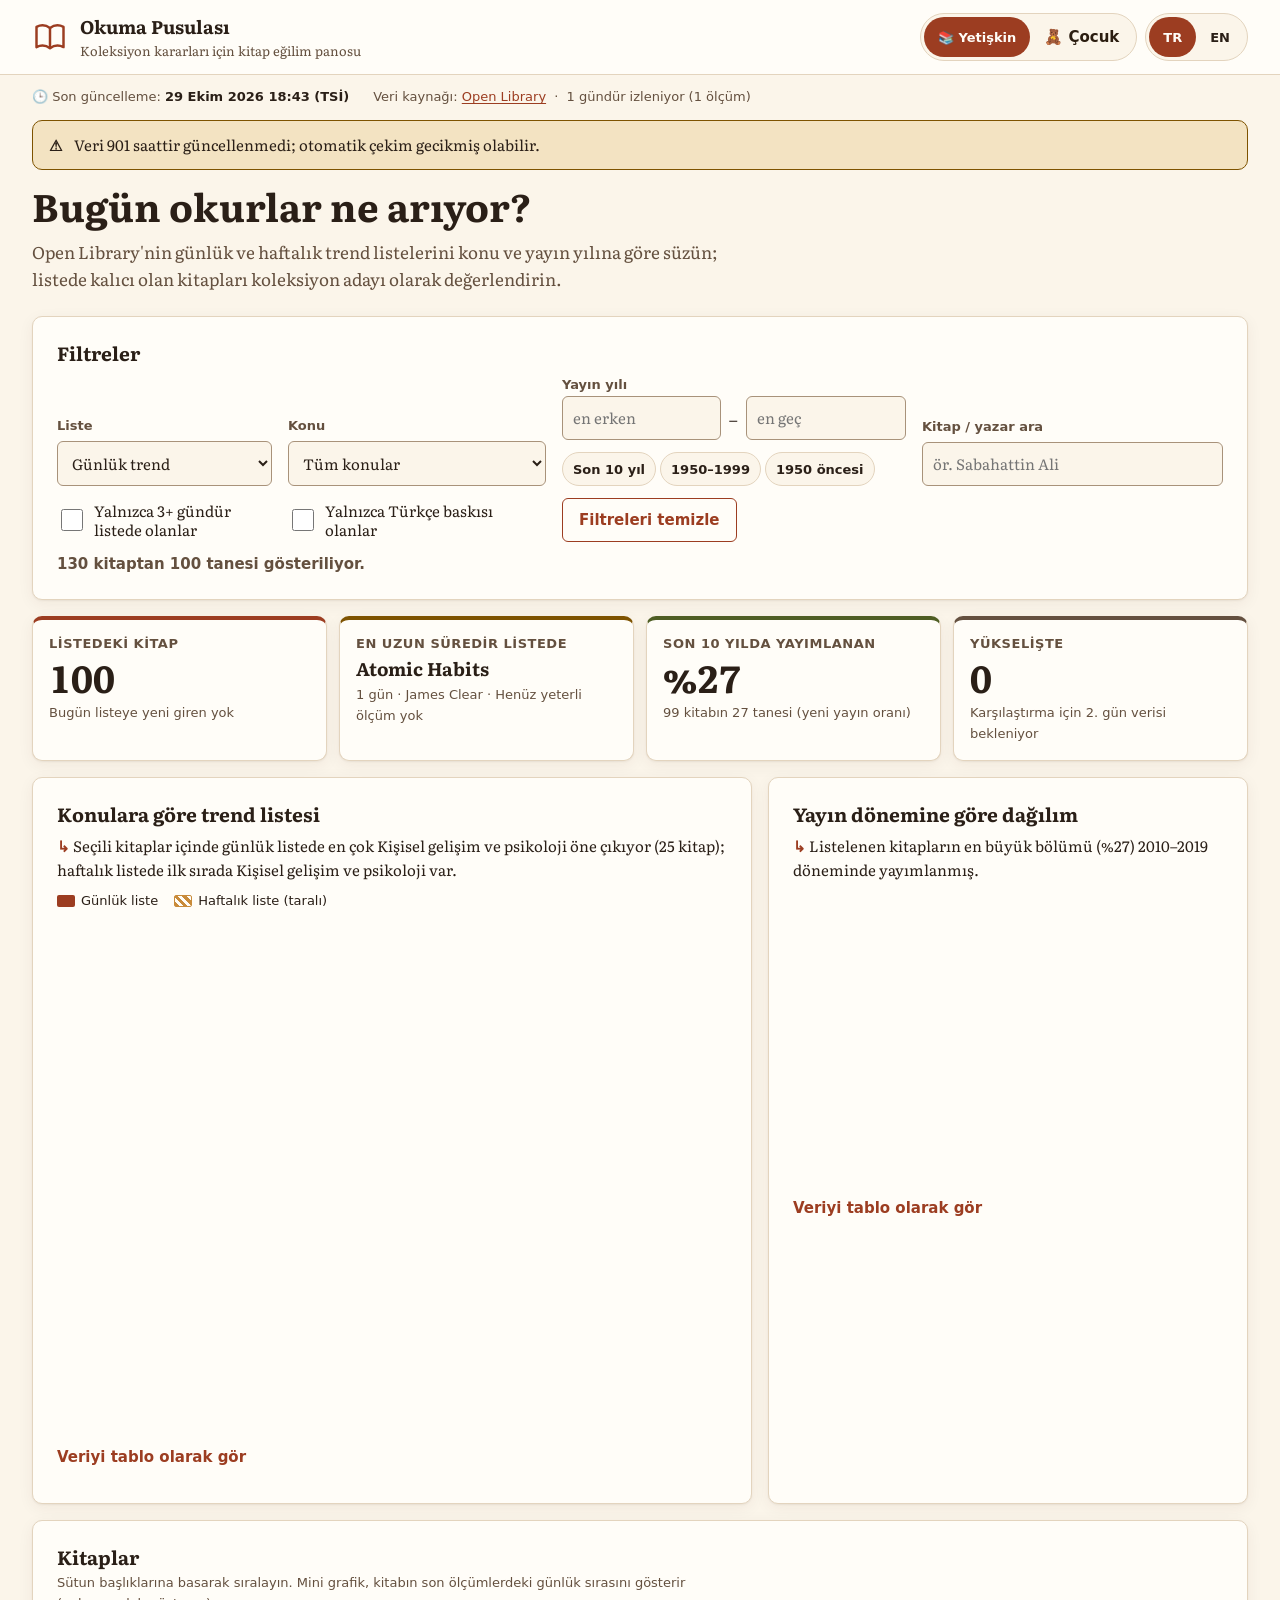
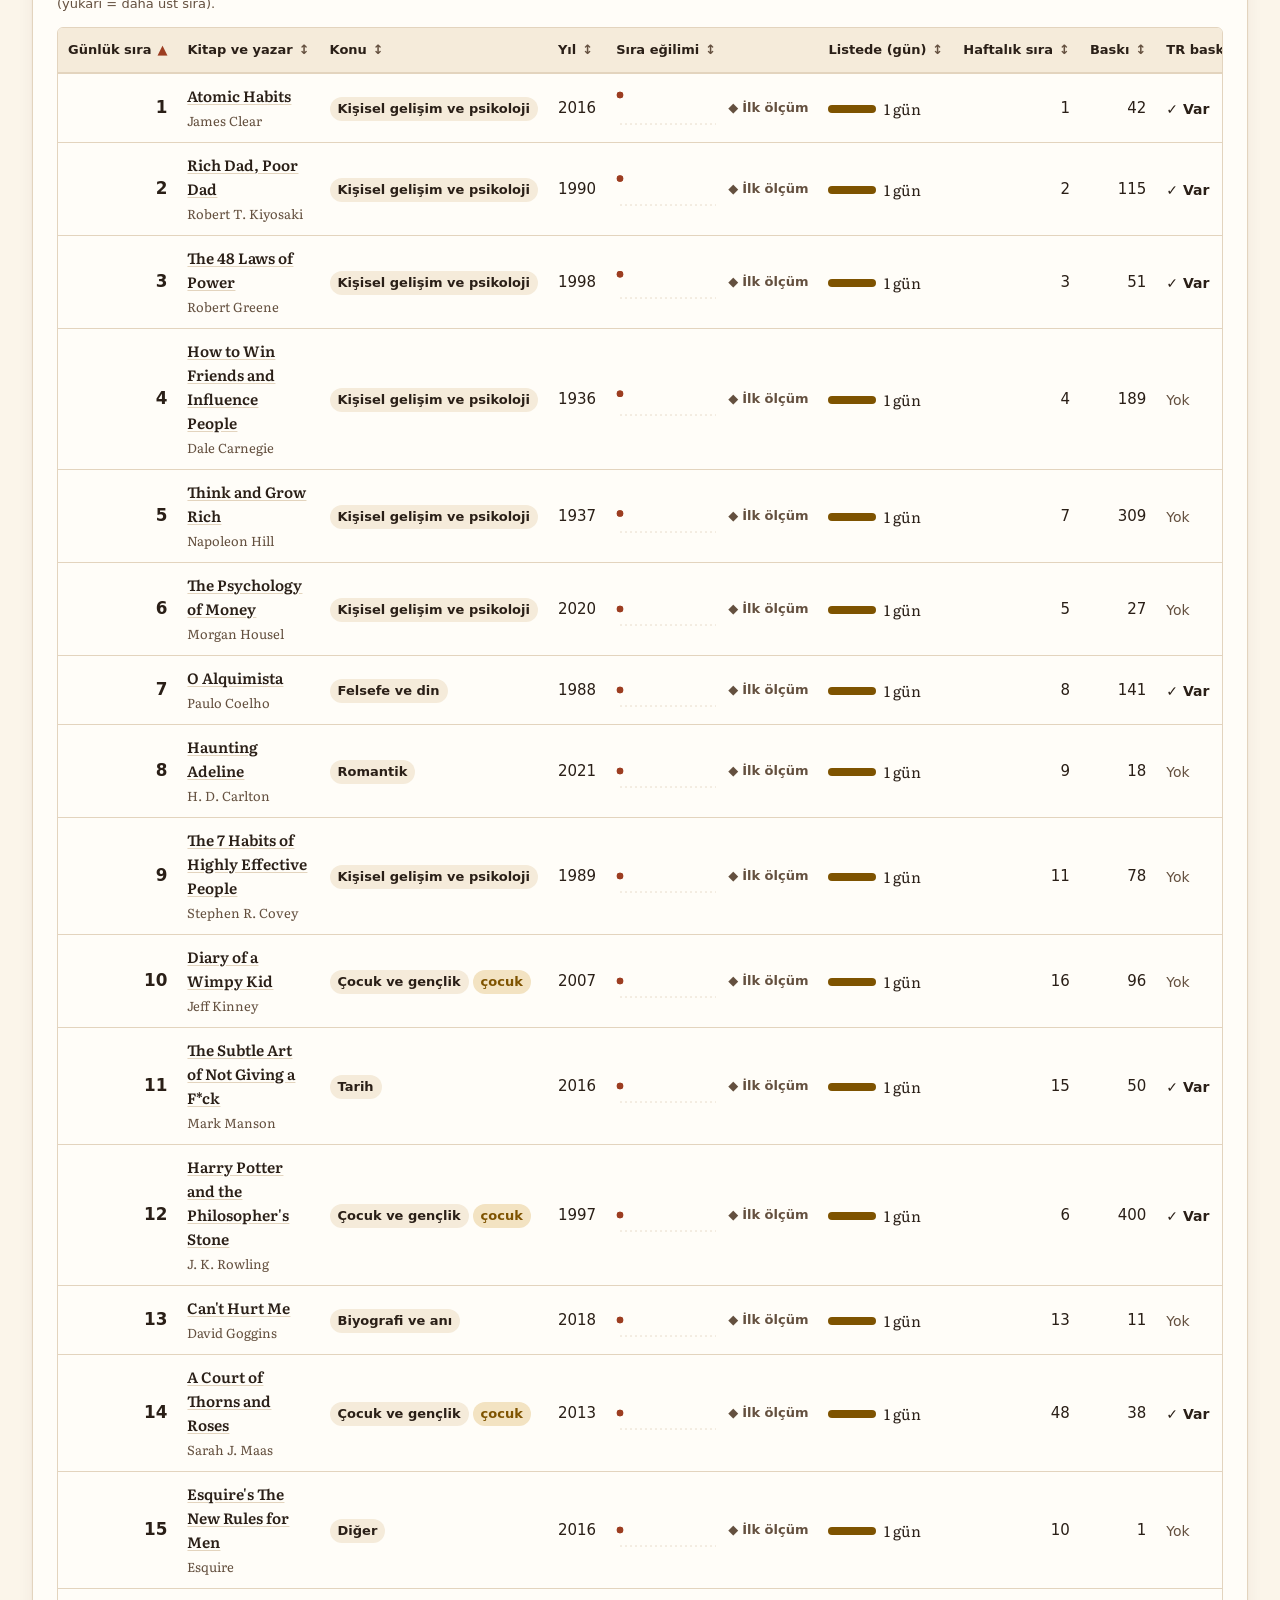
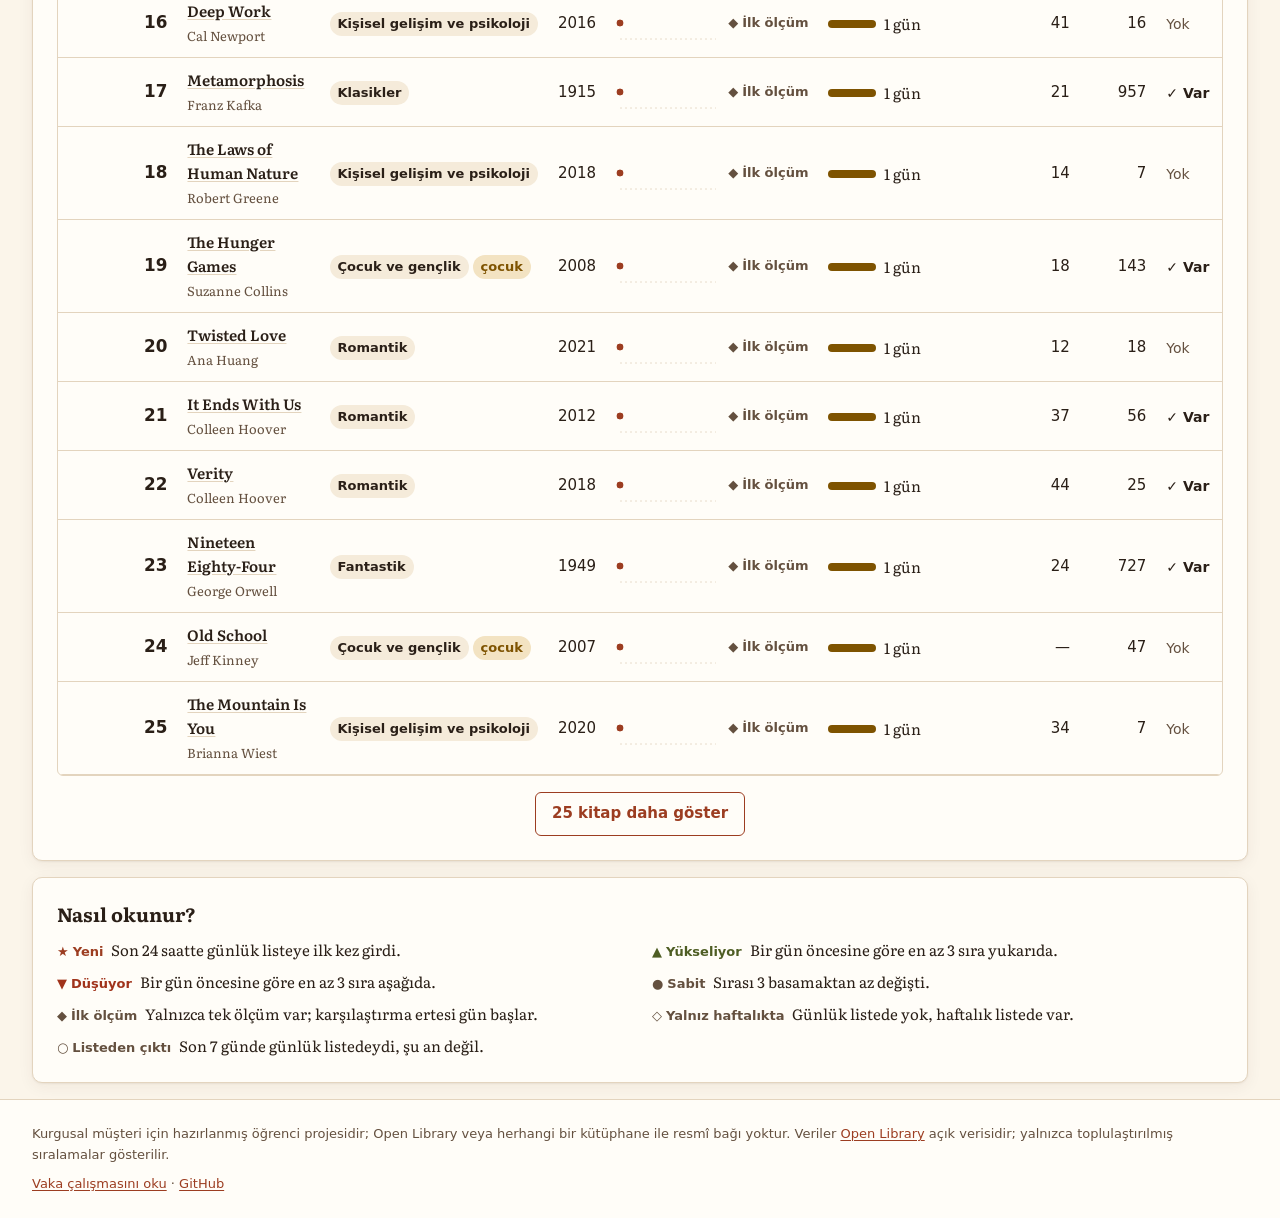
==== commit 45b845c1: "perf: Türkçe karakterli yazı tipini önceden yükle, meta satırına yer ayırarak düzen kaymasını önle (" ====
--- a/index.html
+++ b/index.html
@@ -10,6 +10,8 @@
   <link rel="icon" href="icons/icon.svg" type="image/svg+xml">
   <link rel="apple-touch-icon" href="icons/icon-192.png">
   <link rel="preload" href="fonts/literata-latin-400-normal.woff2" as="font" type="font/woff2" crossorigin>
+  <link rel="preload" href="fonts/literata-latin-ext-400-normal.woff2" as="font" type="font/woff2" crossorigin>
+  <link rel="preload" href="fonts/literata-latin-700-normal.woff2" as="font" type="font/woff2" crossorigin>
   <link rel="stylesheet" href="css/fonts.css">
   <link rel="stylesheet" href="css/tokens.css">
   <link rel="stylesheet" href="css/app.css">
--- a/css/app.css
+++ b/css/app.css
@@ -40,6 +40,8 @@
 .meta { display: flex; flex-wrap: wrap; gap: var(--s1) var(--s5); padding-block: var(--s3); font-size: var(--fs-xs); color: var(--muted); font-family: var(--font-ui); }
 .meta time { color: var(--ink); font-weight: 600; }
 .meta__dot { margin: 0 4px; }
+/* Veri gelince dolan satır yer değiştirmesin (CLS): dar ekranda 3 satırlık yer ayrılır */
+@media (max-width: 600px) { .meta { min-height: calc(3 * 1.6em + 2 * var(--s3)); align-content: flex-start; } }
 
 .notice { display: flex; gap: var(--s3); align-items: flex-start; padding: var(--s3) var(--s4); border-radius: var(--radius); border: 1px solid var(--ochre); background: var(--ochre-soft); color: var(--ink); font-size: var(--fs-sm); margin-bottom: var(--s3); }
 .notice--error { border-color: var(--rust); background: var(--accent-soft); }
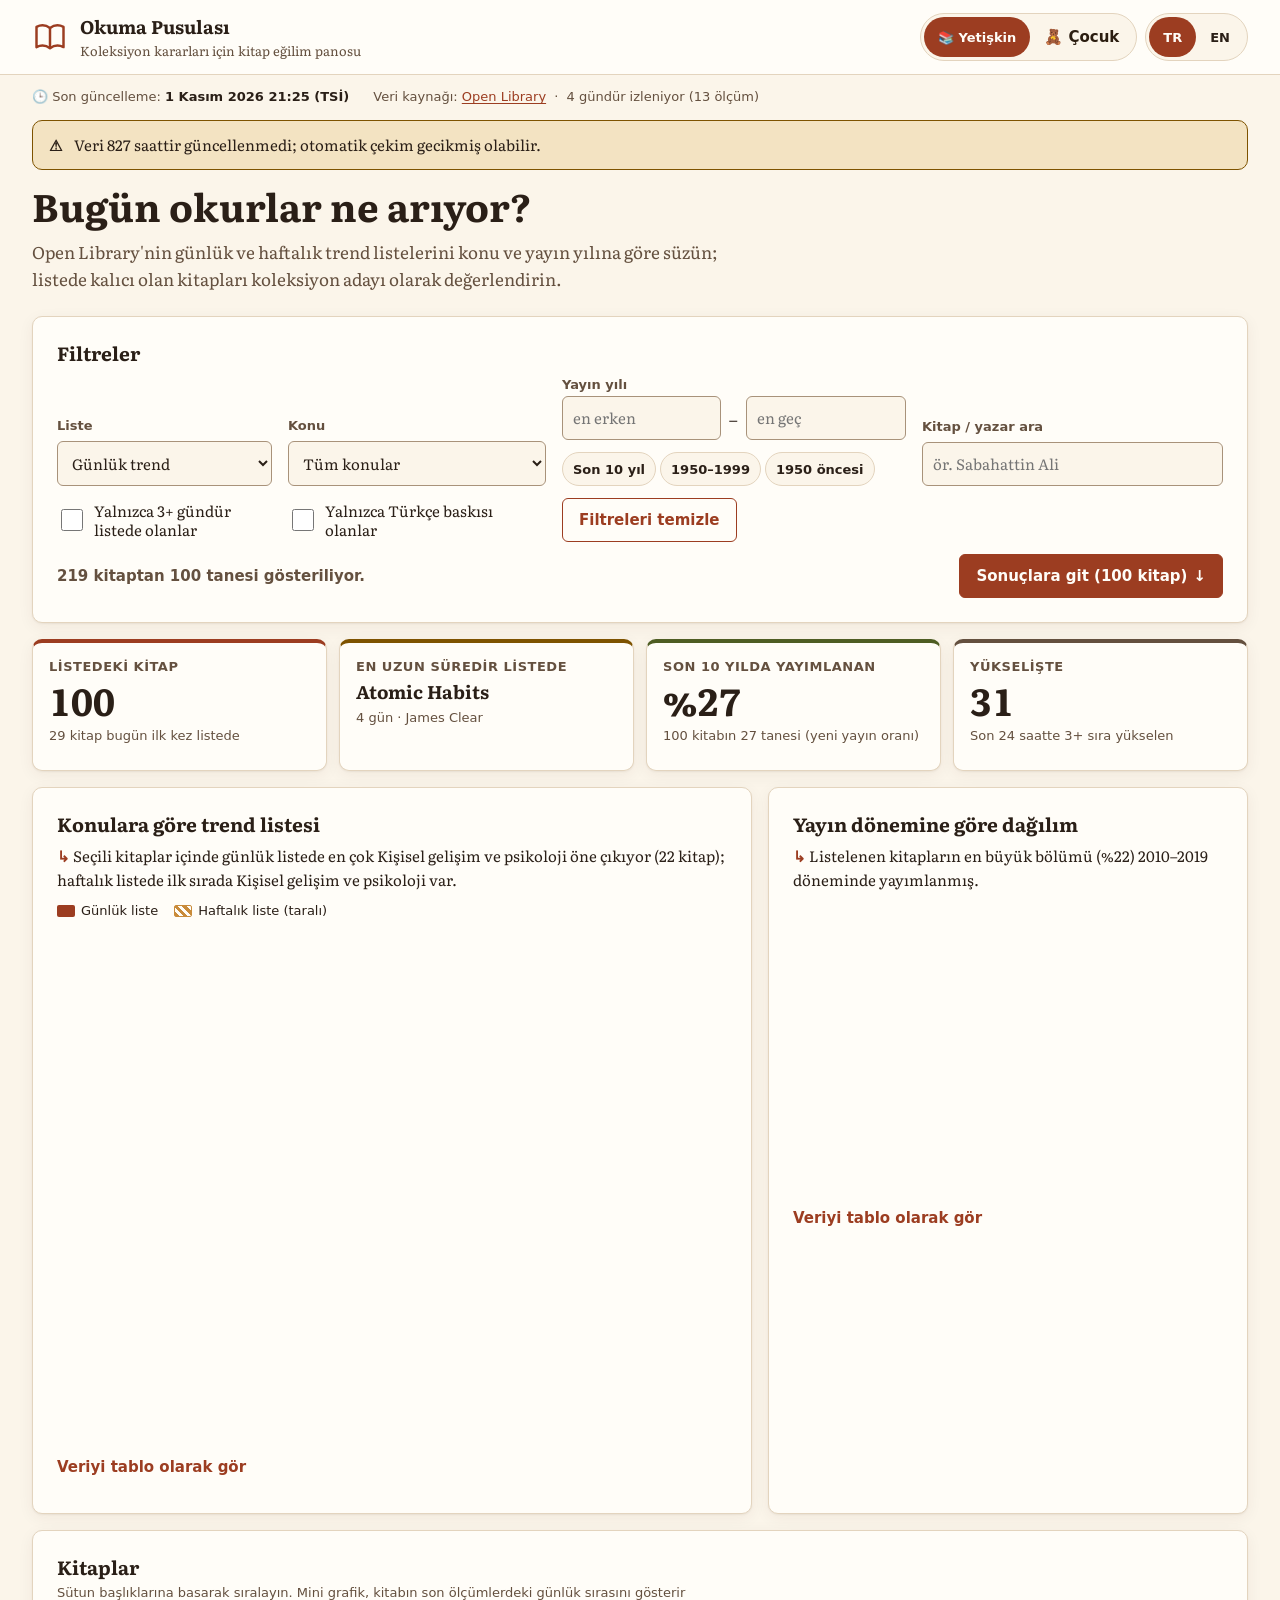
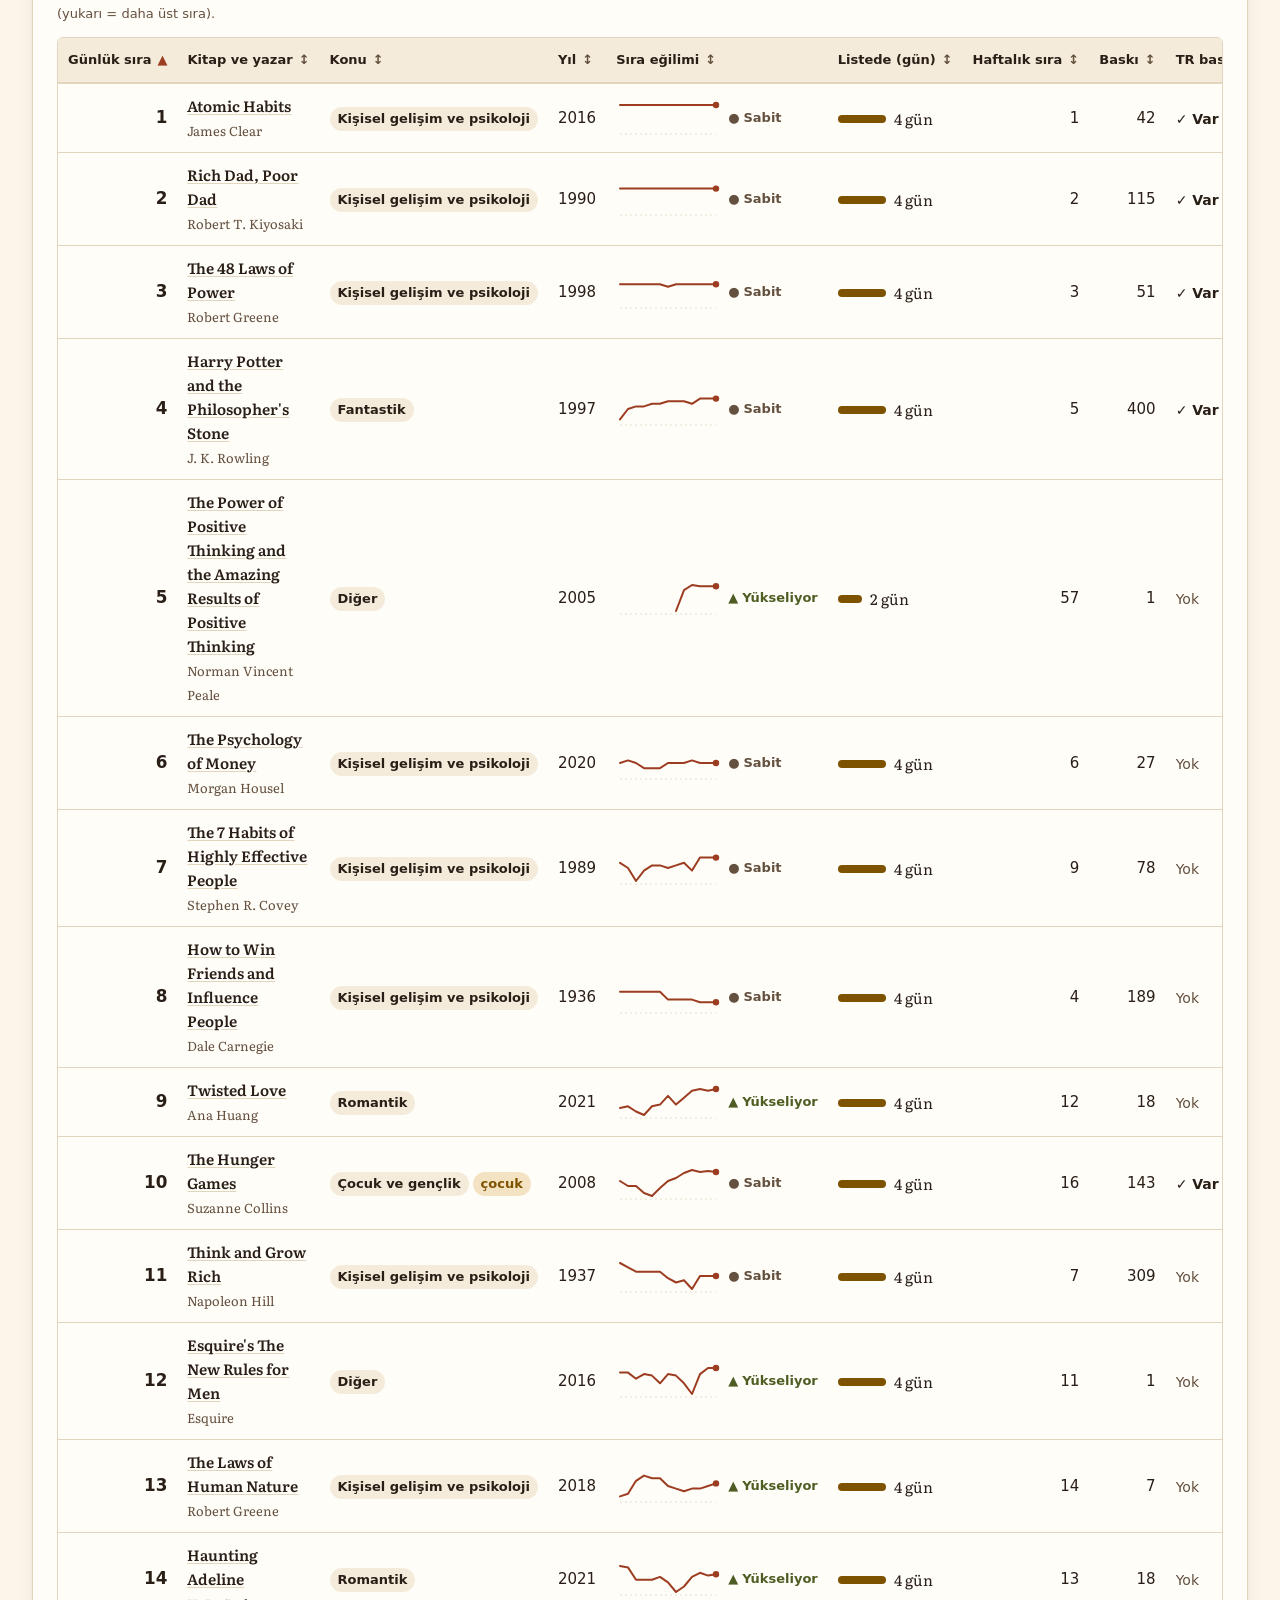
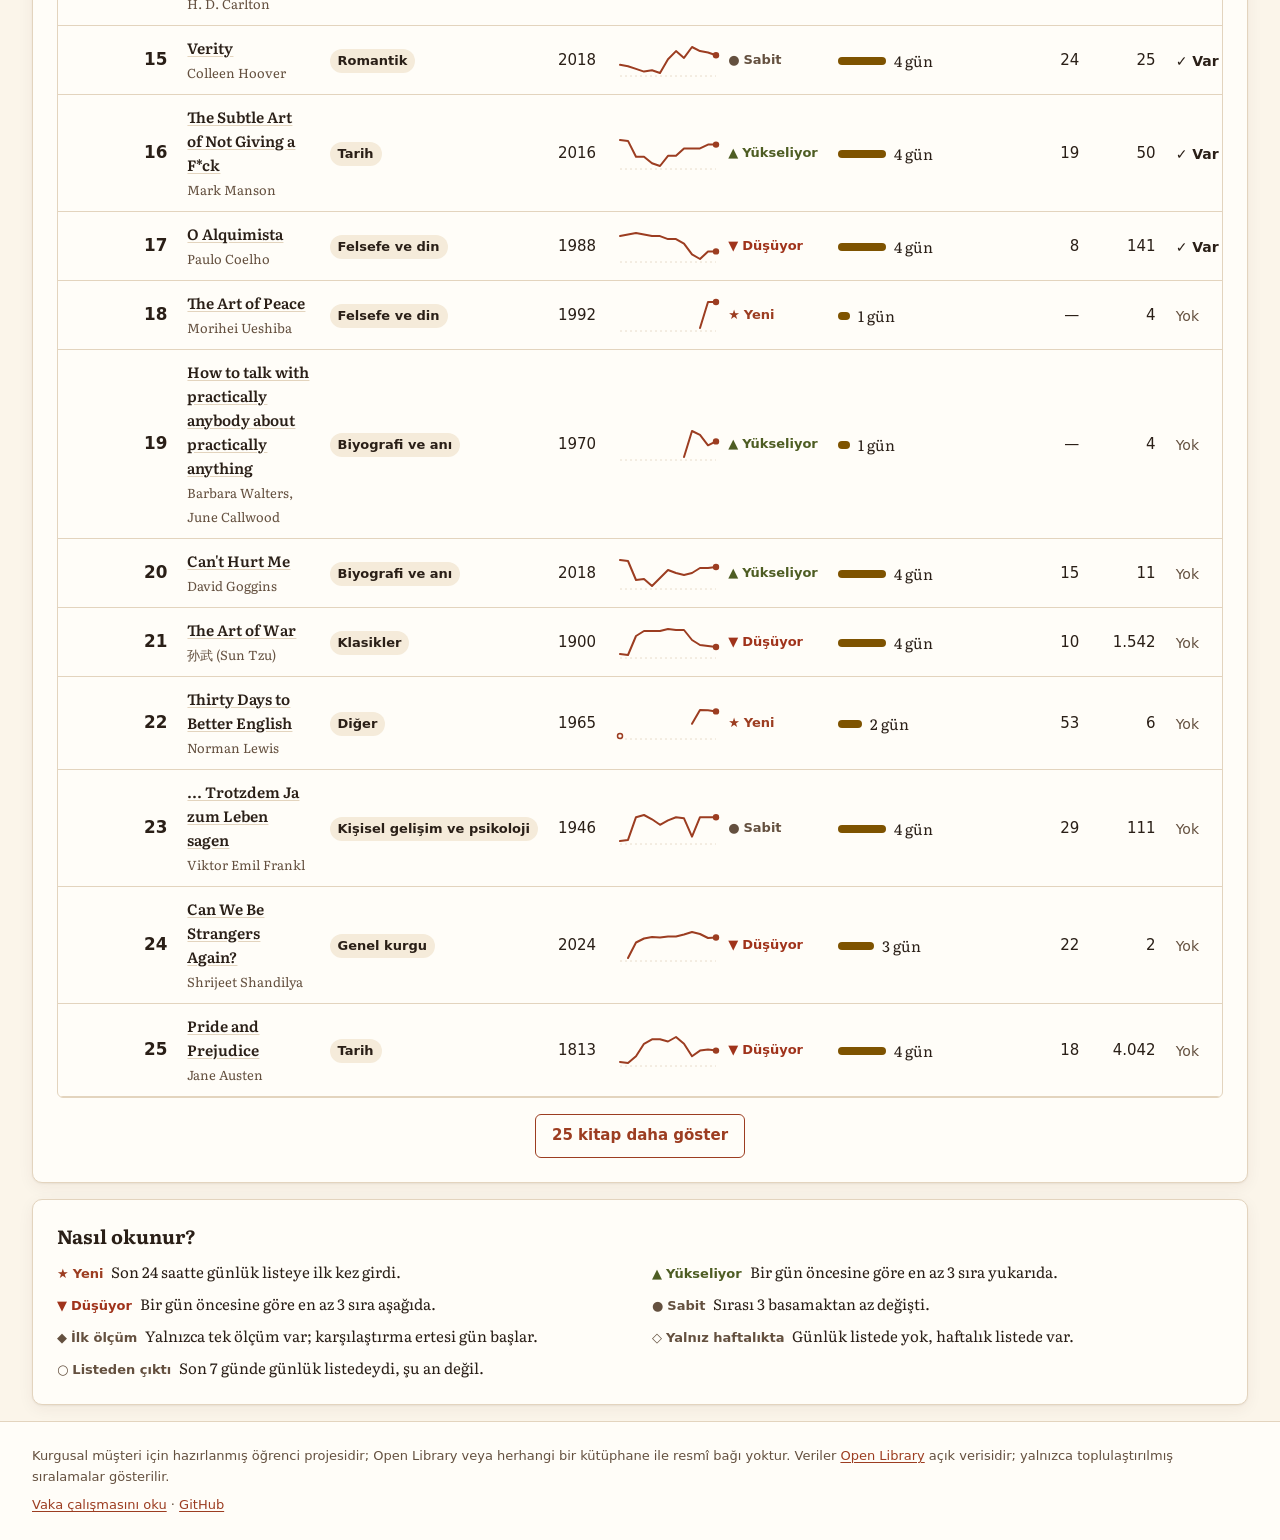
==== commit 3189aa56: "feat(filtre): 'Sonuçlara git (N kitap)' düğmesi — kullanıcı testi bulgusu 3 katılımcının 3'ü de filt" ====
--- a/index.html
+++ b/index.html
@@ -105,7 +105,11 @@
           <button type="reset" class="btn btn--ghost" data-i18n="reset">Filtreleri temizle</button>
         </div>
       </form>
-      <p id="result-count" class="filters__count" aria-live="polite"></p>
+      <div class="filters__result">
+        <p id="result-count" class="filters__count" aria-live="polite"></p>
+        <!-- Kullanıcı testi bulgusu: 3 katılımcının 3'ü de filtreden sonra sonucu geç buldu → doğrudan tabloya götüren düğme -->
+        <a id="result-jump" class="btn btn--jump" href="#t-title" hidden><span id="result-jump-text"></span> <span aria-hidden="true">↓</span></a>
+      </div>
     </section>
 
     <!-- KPI kartları -->
@@ -136,7 +140,7 @@
     <!-- Detay tablosu (zorunlu ileri özellik) -->
     <section class="panel" aria-labelledby="t-title">
       <div class="table-head">
-        <h2 id="t-title" class="panel__title" data-i18n="tTitle">Kitaplar</h2>
+        <h2 id="t-title" class="panel__title" data-i18n="tTitle" tabindex="-1">Kitaplar</h2>
         <p class="hint" data-i18n="tHint">Sütun başlıklarına basarak sıralayın. Mini grafik, kitabın son ölçümlerdeki günlük sırasını gösterir (yukarı = daha üst sıra).</p>
       </div>
       <div class="table-scroll" tabindex="0" role="region" aria-label="Kitap tablosu" data-i18n-aria="tableRegion">
--- a/css/app.css
+++ b/css/app.css
@@ -83,6 +83,14 @@
 
 .btn { font: 600 var(--fs-sm)/1 var(--font-ui); background: var(--accent); color: var(--accent-ink); border: 1px solid var(--accent); padding: 12px 16px; border-radius: var(--radius-sm); cursor: pointer; min-height: 44px; }
 .btn--ghost { background: transparent; color: var(--accent); }
+/* Sonuç satırı: sayı + tabloya atlama düğmesi (kullanıcı testi sonrası eklendi) */
+.filters__result { display: flex; flex-wrap: wrap; align-items: center; justify-content: space-between; gap: var(--s2) var(--s4); margin-top: var(--s3); }
+.filters__result .filters__count { margin-top: 0; }
+.btn--jump { display: inline-flex; align-items: center; gap: 6px; text-decoration: none; }
+.btn--jump[hidden] { display: none; }
+#t-title:focus { outline: none; }
+#t-title:focus-visible { outline: 3px solid var(--accent); outline-offset: 4px; }
+@media (max-width: 600px) { .btn--jump { width: 100%; justify-content: center; } }
 .btn:hover { filter: brightness(.95); }
 
 /* KPI */
